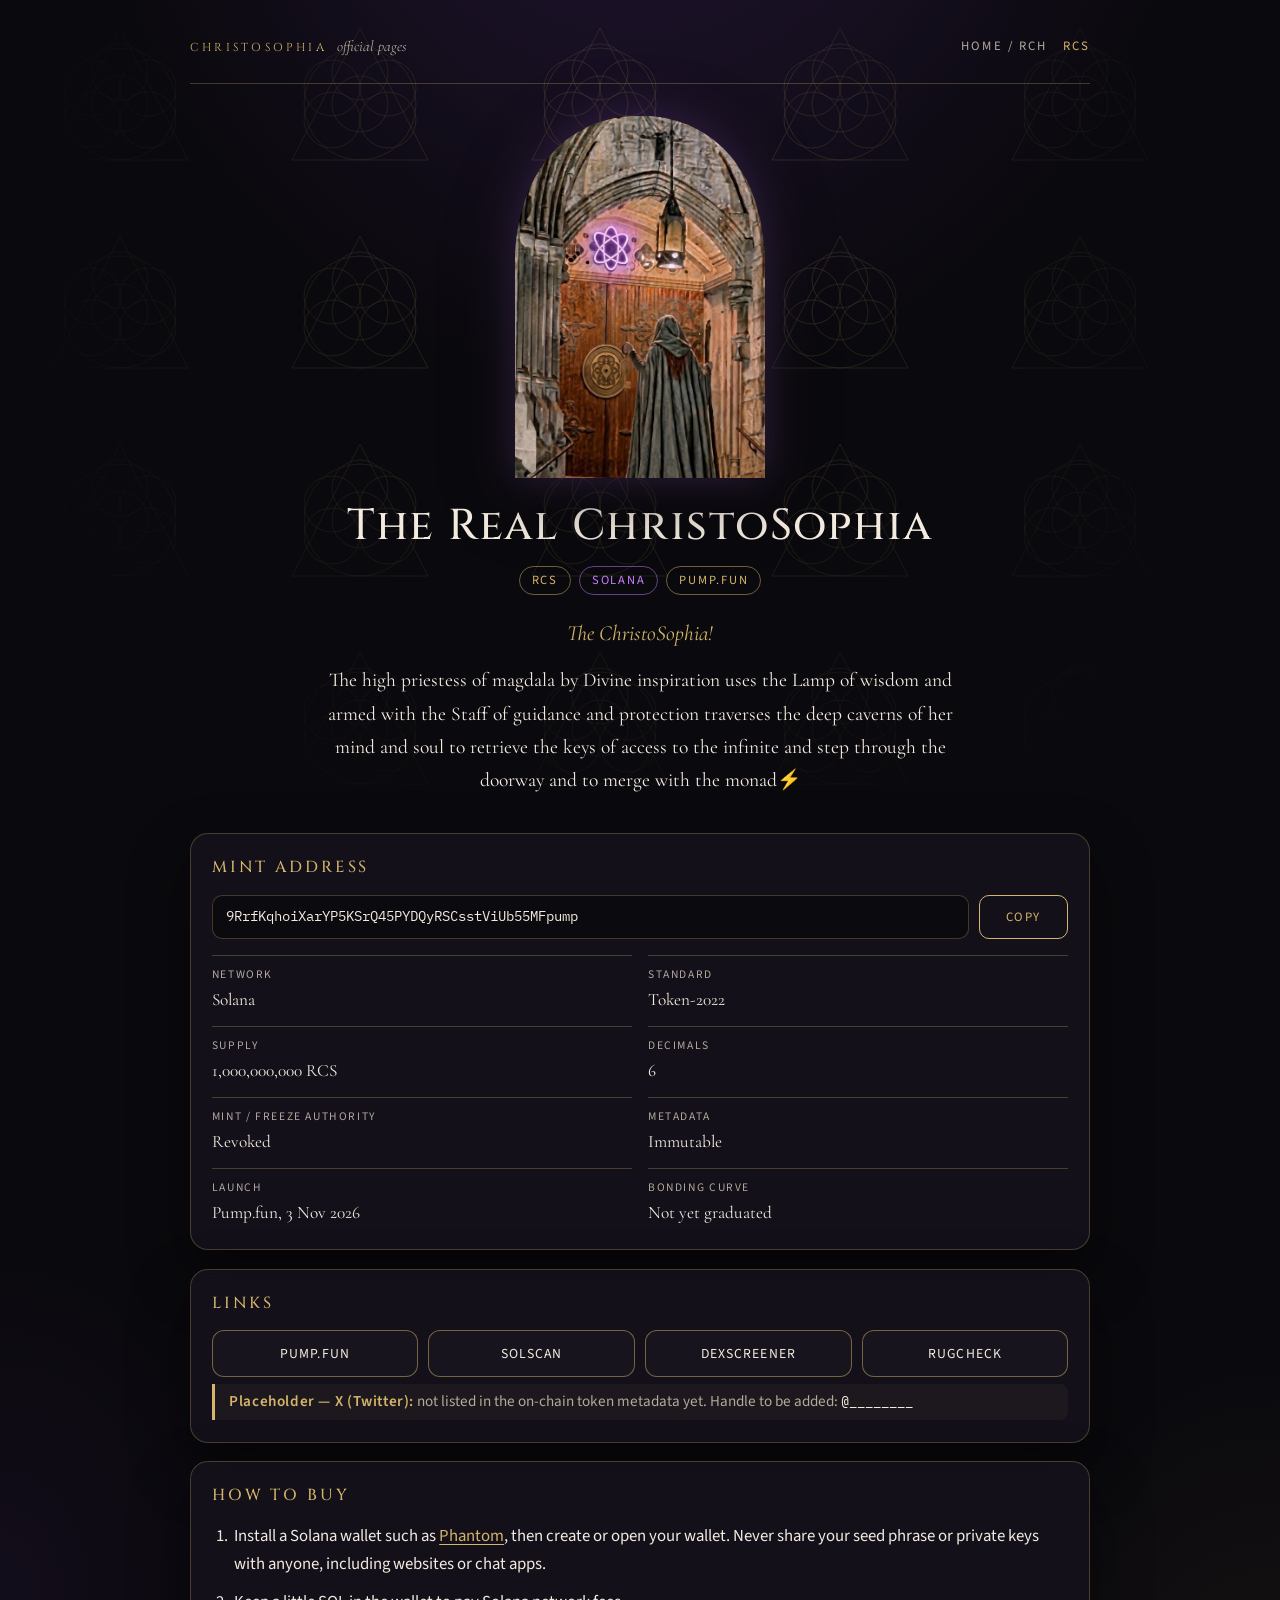
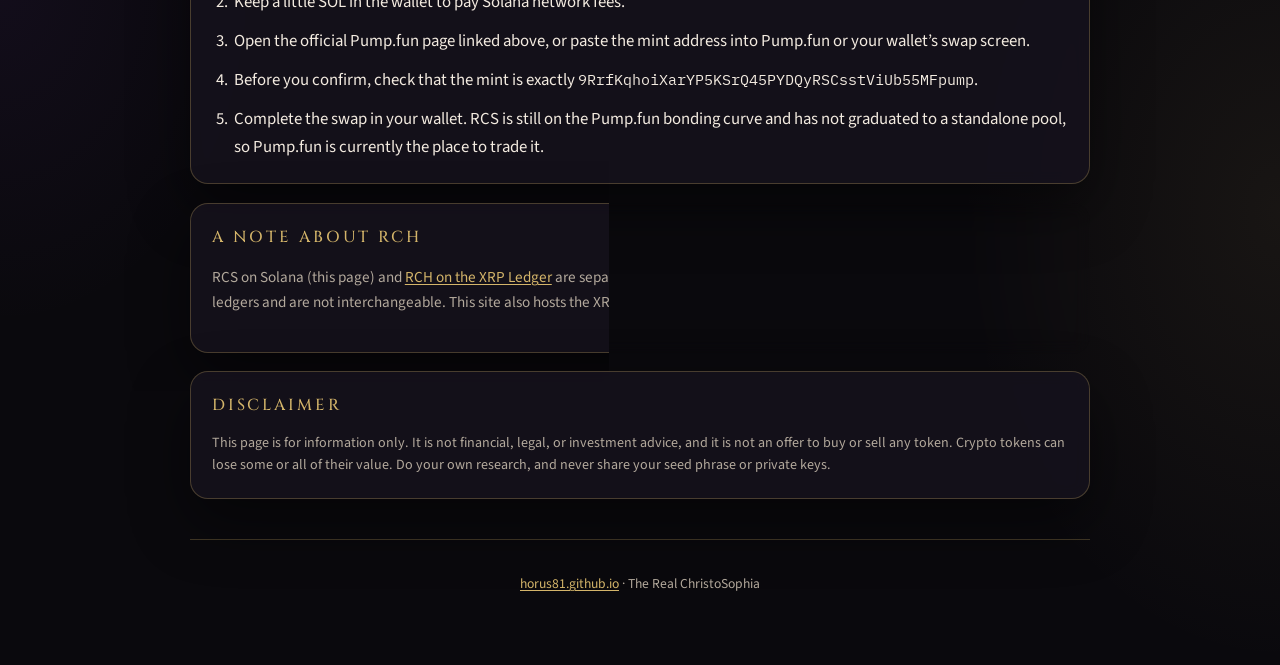
==== rcs/index.html @ 8c792539 "Add RCS Solana project page Add a project page for The Real ChristoSophia (RCS) on Solana, restyle t" ====
<!DOCTYPE html>
<html lang="en">
<head>
  <meta charset="utf-8">
  <meta name="viewport" content="width=device-width, initial-scale=1">
  <title>The Real ChristoSophia (RCS) on Solana</title>
  <meta name="description" content="Project page for The Real ChristoSophia (RCS), a Solana token launched on Pump.fun. Mint: 9RrfKqhoiXarYP5KSrQ45PYDQyRSCsstViUb55MFpump.">
  <meta name="theme-color" content="#0a090d">
  <link rel="canonical" href="https://horus81.github.io/rcs/">
  <meta property="og:title" content="The Real ChristoSophia (RCS) on Solana">
  <meta property="og:description" content="Project page for The Real ChristoSophia (RCS) on Solana. Mint: 9RrfKqhoiXarYP5KSrQ45PYDQyRSCsstViUb55MFpump.">
  <meta property="og:image" content="https://horus81.github.io/rcs/rcs-logo.jpg">
  <meta property="og:type" content="website">
  <meta property="og:url" content="https://horus81.github.io/rcs/">
  <link rel="icon" href="rcs-logo.jpg">
  <link rel="preconnect" href="https://fonts.googleapis.com">
  <link rel="preconnect" href="https://fonts.gstatic.com" crossorigin>
  <link href="https://fonts.googleapis.com/css2?family=Cinzel:wght@400;500&family=Cormorant+Garamond:ital,wght@0,500;1,500;1,600&family=IBM+Plex+Mono:wght@400&family=Source+Sans+3:wght@400;600&display=swap" rel="stylesheet">
  <link rel="stylesheet" href="../assets/site.css">
</head>
<body>
  <svg width="0" height="0" aria-hidden="true" focusable="false" style="position:absolute">
    <defs>
      <clipPath id="gothic-arch" clipPathUnits="objectBoundingBox">
        <path d="M0,1 L0,0.38 C0.02,0.14 0.22,0 0.5,0 C0.78,0 0.98,0.14 1,0.38 L1,1 Z"/>
      </clipPath>
    </defs>
  </svg>

  <div class="wrap">
    <header class="site">
      <a class="brand" href="../">
        <span class="brand-mark">ChristoSophia</span>
        <span class="brand-sub">official pages</span>
      </a>
      <nav class="site-nav" aria-label="Site">
        <a href="../">Home / RCH</a>
        <a href="./" aria-current="page">RCS</a>
      </nav>
    </header>

    <section class="hero">
      <div class="portal">
        <img src="rcs-logo.jpg" width="576" height="1024" alt="Cloaked figure approaching a gothic doorway lit by a purple geometric emblem, the artwork used as the RCS token image.">
      </div>
      <h1>The Real ChristoSophia</h1>
      <div class="badges">
        <span class="badge">RCS</span>
        <span class="badge purple">Solana</span>
        <span class="badge">Pump.fun</span>
      </div>
      <div class="description">
        <p>The ChristoSophia!</p>
        <p>The high priestess of magdala by Divine inspiration uses the  Lamp of wisdom and armed with the Staff of guidance and protection traverses the deep caverns of her mind and soul to retrieve the keys of access to the infinite and step through the doorway and to merge with the monad⚡</p>
      </div>
    </section>

    <section class="card" id="mint">
      <h2>Mint address</h2>
      <div class="mint-row">
        <code class="mint" id="mint-address">9RrfKqhoiXarYP5KSrQ45PYDQyRSCsstViUb55MFpump</code>
        <button type="button" class="copy" id="copy-mint" data-copy="9RrfKqhoiXarYP5KSrQ45PYDQyRSCsstViUb55MFpump">Copy</button>
      </div>
      <dl class="facts">
        <div class="fact">
          <dt>Network</dt>
          <dd>Solana</dd>
        </div>
        <div class="fact">
          <dt>Standard</dt>
          <dd>Token-2022</dd>
        </div>
        <div class="fact">
          <dt>Supply</dt>
          <dd>1,000,000,000 RCS</dd>
        </div>
        <div class="fact">
          <dt>Decimals</dt>
          <dd>6</dd>
        </div>
        <div class="fact">
          <dt>Mint / freeze authority</dt>
          <dd>Revoked</dd>
        </div>
        <div class="fact">
          <dt>Metadata</dt>
          <dd>Immutable</dd>
        </div>
        <div class="fact">
          <dt>Launch</dt>
          <dd>Pump.fun, 3 Nov 2026</dd>
        </div>
        <div class="fact">
          <dt>Bonding curve</dt>
          <dd>Not yet graduated</dd>
        </div>
      </dl>
    </section>

    <section class="card" id="links">
      <h2>Links</h2>
      <div class="links">
        <a class="btn" href="https://pump.fun/coin/9RrfKqhoiXarYP5KSrQ45PYDQyRSCsstViUb55MFpump" rel="noopener noreferrer" target="_blank">Pump.fun</a>
        <a class="btn" href="https://solscan.io/token/9RrfKqhoiXarYP5KSrQ45PYDQyRSCsstViUb55MFpump" rel="noopener noreferrer" target="_blank">Solscan</a>
        <a class="btn" href="https://dexscreener.com/solana/9RrfKqhoiXarYP5KSrQ45PYDQyRSCsstViUb55MFpump" rel="noopener noreferrer" target="_blank">DexScreener</a>
        <a class="btn" href="https://rugcheck.xyz/tokens/9RrfKqhoiXarYP5KSrQ45PYDQyRSCsstViUb55MFpump" rel="noopener noreferrer" target="_blank">RugCheck</a>
      </div>
      <p class="placeholder">
        <strong>Placeholder — X (Twitter):</strong>
        not listed in the on-chain token metadata yet. Handle to be added: <span class="issuer">@________</span>
      </p>
    </section>

    <section class="card" id="how-to-buy">
      <h2>How to buy</h2>
      <ol class="steps">
        <li>Install a Solana wallet such as <a href="https://phantom.com/" rel="noopener noreferrer" target="_blank">Phantom</a>, then create or open your wallet. Never share your seed phrase or private keys with anyone, including websites or chat apps.</li>
        <li>Keep a little SOL in the wallet to pay Solana network fees.</li>
        <li>Open the official Pump.fun page linked above, or paste the mint address into Pump.fun or your wallet’s swap screen.</li>
        <li>Before you confirm, check that the mint is exactly <code>9RrfKqhoiXarYP5KSrQ45PYDQyRSCsstViUb55MFpump</code>.</li>
        <li>Complete the swap in your wallet. RCS is still on the Pump.fun bonding curve and has not graduated to a standalone pool, so Pump.fun is currently the place to trade it.</li>
      </ol>
    </section>

    <section class="card" id="separate-tokens">
      <h2>A note about RCH</h2>
      <p class="note">RCS on Solana (this page) and <a href="../">RCH on the XRP Ledger</a> are separate tokens. They share a name and artwork, but they live on different ledgers and are not interchangeable. This site also hosts the XRP Ledger TOML for RCH.</p>
    </section>

    <section class="card" id="disclaimer">
      <h2>Disclaimer</h2>
      <p class="disclaimer">This page is for information only. It is not financial, legal, or investment advice, and it is not an offer to buy or sell any token. Crypto tokens can lose some or all of their value. Do your own research, and never share your seed phrase or private keys.</p>
    </section>

    <footer class="site">
      <p><a href="../">horus81.github.io</a> · The Real ChristoSophia</p>
    </footer>
  </div>

  <script>
    (function () {
      var button = document.getElementById("copy-mint");
      if (!button || !navigator.clipboard) return;
      button.addEventListener("click", function () {
        var value = button.getAttribute("data-copy") || "";
        navigator.clipboard.writeText(value).then(function () {
          button.classList.add("copied");
          button.textContent = "Copied";
          setTimeout(function () {
            button.classList.remove("copied");
            button.textContent = "Copy";
          }, 1800);
        }).catch(function () {
          button.textContent = "Copy failed";
        });
      });
    })();
  </script>
</body>
</html>
---- assets/site.css ----
/* The Real ChristoSophia — shared site styles */
:root {
  --bg: #0a090d;
  --bg-soft: #120f16;
  --card: rgba(22, 18, 28, 0.86);
  --text: #f3ebe0;
  --text-dim: #b3a99c;
  --gold: #d4b56a;
  --gold-deep: #8d7036;
  --purple: #c77dff;
  --purple-deep: #7a3fbe;
  --line: rgba(212, 181, 106, 0.28);
  --line-strong: rgba(212, 181, 106, 0.5);
  --danger-soft: #c9b8a0;
  --display: "Cinzel", "Palatino Linotype", Palatino, serif;
  --serif: "Cormorant Garamond", Georgia, "Times New Roman", serif;
  --sans: "Source Sans 3", "Segoe UI", system-ui, sans-serif;
  --mono: "IBM Plex Mono", "ui-monospace", Menlo, Consolas, monospace;
  --radius: 18px;
  --shadow: 0 24px 60px rgba(0, 0, 0, 0.45);
}

*,
*::before,
*::after {
  box-sizing: border-box;
}

html {
  scroll-behavior: smooth;
}

html,
body {
  margin: 0;
  padding: 0;
  overflow-x: hidden;
}

body {
  min-height: 100vh;
  color: var(--text);
  font-family: var(--sans);
  font-size: 1.05rem;
  line-height: 1.65;
  background:
    radial-gradient(ellipse 80% 50% at 50% -10%, rgba(122, 63, 190, 0.22), transparent 55%),
    radial-gradient(ellipse 50% 40% at 100% 80%, rgba(212, 181, 106, 0.07), transparent 50%),
    radial-gradient(ellipse 40% 30% at 0% 70%, rgba(122, 63, 190, 0.08), transparent 50%),
    var(--bg);
}

body::before {
  content: "";
  position: fixed;
  inset: 0;
  pointer-events: none;
  z-index: 0;
  opacity: 0.22;
  background-image: url("data:image/svg+xml;utf8,<svg xmlns='http://www.w3.org/2000/svg' width='240' height='208' viewBox='0 0 240 208'><g fill='none' stroke='%23d4b56a' stroke-width='0.7'><circle cx='120' cy='104' r='28'/><circle cx='148' cy='120' r='28'/><circle cx='92' cy='120' r='28'/><circle cx='120' cy='72' r='28'/><circle cx='148' cy='88' r='28'/><circle cx='92' cy='88' r='28'/><circle cx='120' cy='104' r='56'/><polygon points='120,28 188,160 52,160' /></g></svg>");
  background-size: 240px 208px;
  mask-image: radial-gradient(ellipse at 50% 30%, #000 20%, transparent 75%);
}

.wrap {
  position: relative;
  z-index: 1;
  width: min(860px, calc(100% - 2rem));
  margin: 0 auto;
  padding: 1.25rem 0 3.5rem;
}

header.site {
  display: flex;
  align-items: center;
  justify-content: space-between;
  gap: 1rem;
  padding: 0.35rem 0 1.5rem;
  border-bottom: 1px solid var(--line);
  margin-bottom: 2rem;
}

.brand {
  display: flex;
  align-items: baseline;
  gap: 0.6rem;
  text-decoration: none;
  color: var(--text);
}

.brand-mark {
  font-family: var(--display);
  font-size: 0.72rem;
  letter-spacing: 0.28em;
  text-transform: uppercase;
  color: var(--gold);
}

.brand-sub {
  font-family: var(--serif);
  font-style: italic;
  color: var(--text-dim);
  font-size: 0.95rem;
}

nav.site-nav {
  display: flex;
  flex-wrap: wrap;
  gap: 0.35rem 1rem;
}

nav.site-nav a {
  color: var(--text-dim);
  text-decoration: none;
  font-size: 0.8rem;
  letter-spacing: 0.16em;
  text-transform: uppercase;
}

nav.site-nav a:hover,
nav.site-nav a[aria-current="page"] {
  color: var(--gold);
}

.hero {
  text-align: center;
  margin-bottom: 2.25rem;
}

.portal {
  width: min(230px, 62vw);
  aspect-ratio: 3 / 4.35;
  margin: 0 auto 1.4rem;
  position: relative;
  filter: drop-shadow(0 0 22px rgba(199, 125, 255, 0.22)) drop-shadow(0 16px 30px rgba(0, 0, 0, 0.55));
}

.portal img {
  display: block;
  width: 100%;
  height: 100%;
  object-fit: cover;
  object-position: 50% 40%;
  clip-path: url(#gothic-arch);
  background: #1a1410;
}

.portal-frame {
  position: absolute;
  inset: -3px;
  pointer-events: none;
}

h1 {
  font-family: var(--display);
  font-weight: 500;
  font-size: clamp(1.7rem, 5vw, 2.7rem);
  letter-spacing: 0.04em;
  line-height: 1.2;
  margin: 0 0 0.85rem;
}

.badges {
  display: flex;
  justify-content: center;
  flex-wrap: wrap;
  gap: 0.5rem;
}

.badge {
  display: inline-flex;
  align-items: center;
  gap: 0.35rem;
  border: 1px solid var(--line-strong);
  color: var(--gold);
  border-radius: 999px;
  padding: 0.2rem 0.75rem;
  font-size: 0.78rem;
  letter-spacing: 0.14em;
  text-transform: uppercase;
}

.badge.purple {
  border-color: rgba(199, 125, 255, 0.5);
  color: var(--purple);
}

.lede,
.description {
  font-family: var(--serif);
  font-size: 1.22rem;
  line-height: 1.7;
  color: var(--text);
  max-width: 40rem;
  margin: 1.25rem auto 0;
}

.description p {
  margin: 0 0 0.8rem;
}

.description p:first-child {
  font-style: italic;
  color: var(--gold);
  font-size: 1.35rem;
}

.card {
  background: var(--card);
  border: 1px solid var(--line);
  border-radius: var(--radius);
  padding: 1.25rem 1.3rem 1.35rem;
  margin: 1.15rem 0;
  box-shadow: var(--shadow);
  backdrop-filter: blur(8px);
}

.card h2 {
  font-family: var(--display);
  font-weight: 500;
  font-size: 1rem;
  letter-spacing: 0.18em;
  text-transform: uppercase;
  color: var(--gold);
  margin: 0 0 0.9rem;
}

.mint-row {
  display: flex;
  align-items: stretch;
  gap: 0.6rem;
}

.mint {
  flex: 1;
  font-family: var(--mono);
  font-size: clamp(0.68rem, 2.7vw, 0.86rem);
  word-break: break-all;
  background: #0b0a0e;
  border: 1px solid var(--line);
  border-radius: 10px;
  padding: 0.7rem 0.8rem;
  color: var(--text);
  line-height: 1.45;
}

button.copy {
  flex: 0 0 auto;
  min-width: 5.6rem;
  border: 1px solid var(--gold);
  background: transparent;
  color: var(--gold);
  border-radius: 10px;
  font-family: var(--sans);
  font-size: 0.8rem;
  letter-spacing: 0.12em;
  text-transform: uppercase;
  cursor: pointer;
  padding: 0 0.9rem;
}

button.copy:hover,
button.copy:focus-visible {
  background: rgba(212, 181, 106, 0.12);
  outline: none;
}

button.copy.copied {
  border-color: var(--purple);
  color: var(--purple);
}

.facts {
  display: grid;
  grid-template-columns: 1fr 1fr;
  gap: 0.7rem 1rem;
  margin: 1rem 0 0;
}

.fact {
  border-top: 1px solid var(--line);
  padding-top: 0.55rem;
}

.fact dt {
  font-size: 0.72rem;
  letter-spacing: 0.14em;
  text-transform: uppercase;
  color: var(--text-dim);
}

.fact dd {
  margin: 0.15rem 0 0;
  font-family: var(--serif);
  font-size: 1.08rem;
}

.links {
  display: grid;
  grid-template-columns: 1fr 1fr;
  gap: 0.65rem;
}

a.btn {
  display: flex;
  align-items: center;
  justify-content: center;
  text-align: center;
  text-decoration: none;
  color: var(--text);
  border: 1px solid var(--line-strong);
  border-radius: 12px;
  padding: 0.7rem 0.6rem;
  font-size: 0.86rem;
  letter-spacing: 0.08em;
  text-transform: uppercase;
  background: rgba(255, 255, 255, 0.02);
}

a.btn:hover,
a.btn:focus-visible {
  border-color: var(--purple);
  color: var(--purple);
  outline: none;
}

ol.steps {
  margin: 0;
  padding-left: 1.2rem;
}

ol.steps li {
  margin: 0 0 0.7rem;
  padding-left: 0.2rem;
}

ol.steps li:last-child {
  margin-bottom: 0;
}

.note,
.placeholder,
.disclaimer {
  color: var(--text-dim);
  font-size: 0.95rem;
}

.placeholder {
  border-left: 3px solid var(--gold);
  padding: 0.35rem 0 0.35rem 0.9rem;
  margin: 0.4rem 0 0;
  background: rgba(212, 181, 106, 0.05);
  border-radius: 0 8px 8px 0;
}

.placeholder strong {
  color: var(--gold);
  font-weight: 600;
  letter-spacing: 0.04em;
}

.card-grid {
  display: grid;
  grid-template-columns: 1fr;
  gap: 1.1rem;
}

a.token-card {
  display: grid;
  grid-template-columns: 92px 1fr;
  gap: 1rem;
  text-decoration: none;
  color: inherit;
  background: var(--card);
  border: 1px solid var(--line);
  border-radius: var(--radius);
  padding: 1rem;
  box-shadow: var(--shadow);
  align-items: center;
}

a.token-card:hover,
a.token-card:focus-visible {
  border-color: var(--purple);
  outline: none;
}

a.token-card img {
  width: 92px;
  height: 120px;
  object-fit: cover;
  object-position: 50% 40%;
  border-radius: 10px;
  border: 1px solid var(--line);
}

.token-card h2 {
  font-family: var(--display);
  font-size: 1.15rem;
  letter-spacing: 0.08em;
  margin: 0 0 0.25rem;
  color: var(--gold);
}

.token-card p {
  margin: 0;
  color: var(--text-dim);
  font-size: 0.95rem;
}

.token-card .go {
  display: inline-block;
  margin-top: 0.45rem;
  color: var(--purple);
  letter-spacing: 0.08em;
  text-transform: uppercase;
  font-size: 0.75rem;
}

.home-rch {
  display: grid;
  grid-template-columns: 1fr;
  gap: 1.2rem;
  align-items: center;
}

.home-rch img {
  width: min(100%, 320px);
  max-height: 420px;
  height: auto;
  object-fit: cover;
  object-position: 50% 38%;
  border-radius: 14px;
  border: 1px solid var(--line);
  box-shadow: var(--shadow);
  justify-self: center;
}

.issuer {
  font-family: var(--mono);
  font-size: clamp(0.7rem, 2.6vw, 0.86rem);
  word-break: break-all;
  color: var(--text);
}

footer.site {
  margin-top: 2.5rem;
  padding-top: 1.2rem;
  border-top: 1px solid var(--line);
  color: var(--text-dim);
  font-size: 0.85rem;
  text-align: center;
}

footer.site a {
  color: var(--gold);
}

.disclaimer {
  font-size: 0.88rem;
  line-height: 1.55;
  margin: 0;
}

a {
  color: var(--gold);
  text-decoration-thickness: 1px;
  text-underline-offset: 0.15em;
}

a:hover,
a:focus-visible {
  color: var(--purple);
}

code {
  font-family: var(--mono);
  font-size: 0.92em;
  word-break: break-all;
  overflow-wrap: anywhere;
}

@media (min-width: 720px) {
  .home-rch {
    grid-template-columns: 260px 1fr;
    align-items: center;
  }

  .links {
    grid-template-columns: repeat(4, 1fr);
  }

  .wrap {
    width: min(900px, calc(100% - 3rem));
    padding-top: 1.75rem;
  }

  .portal {
    width: 250px;
  }
}

@media (max-width: 520px) {
  .mint-row {
    flex-direction: column;
  }

  button.copy {
    min-height: 2.6rem;
  }
}

@media (prefers-reduced-motion: reduce) {
  html {
    scroll-behavior: auto;
  }
}

a:focus-visible,
button:focus-visible {
  outline: 2px solid var(--purple);
  outline-offset: 3px;
}
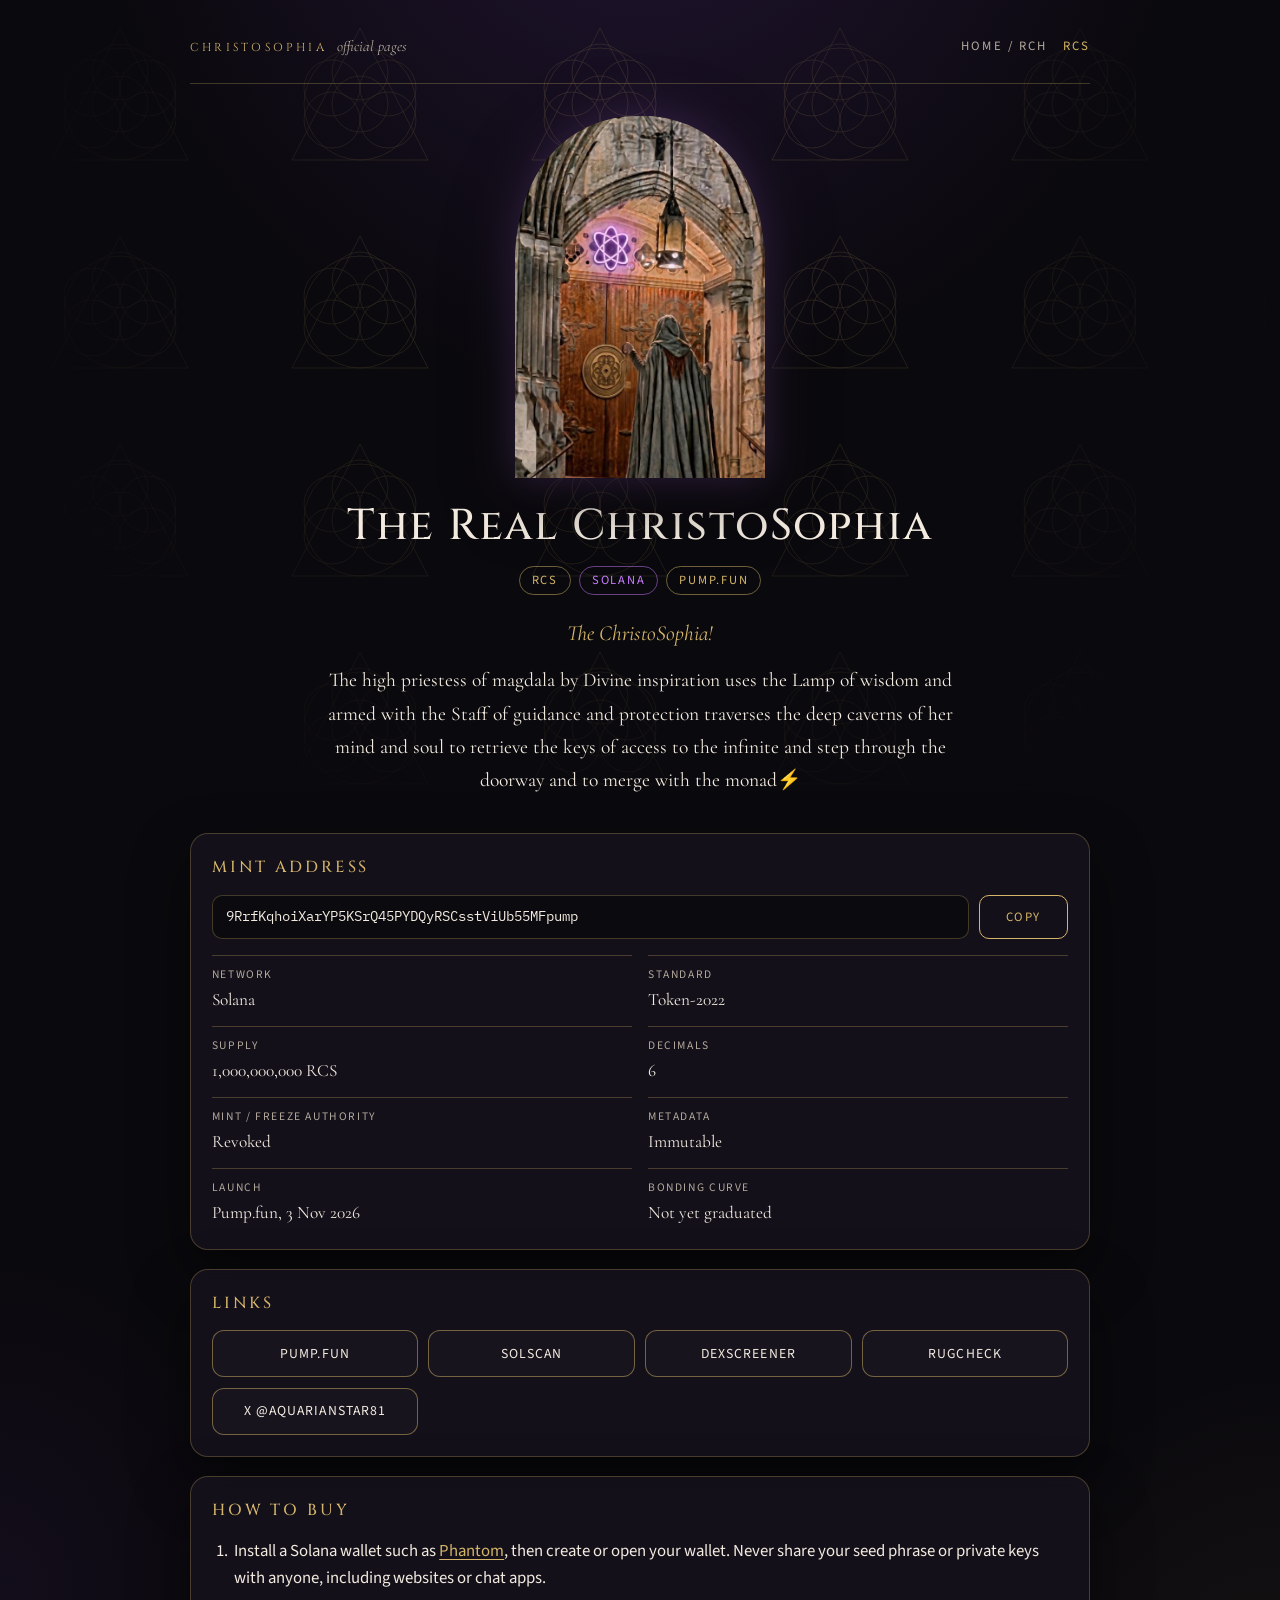
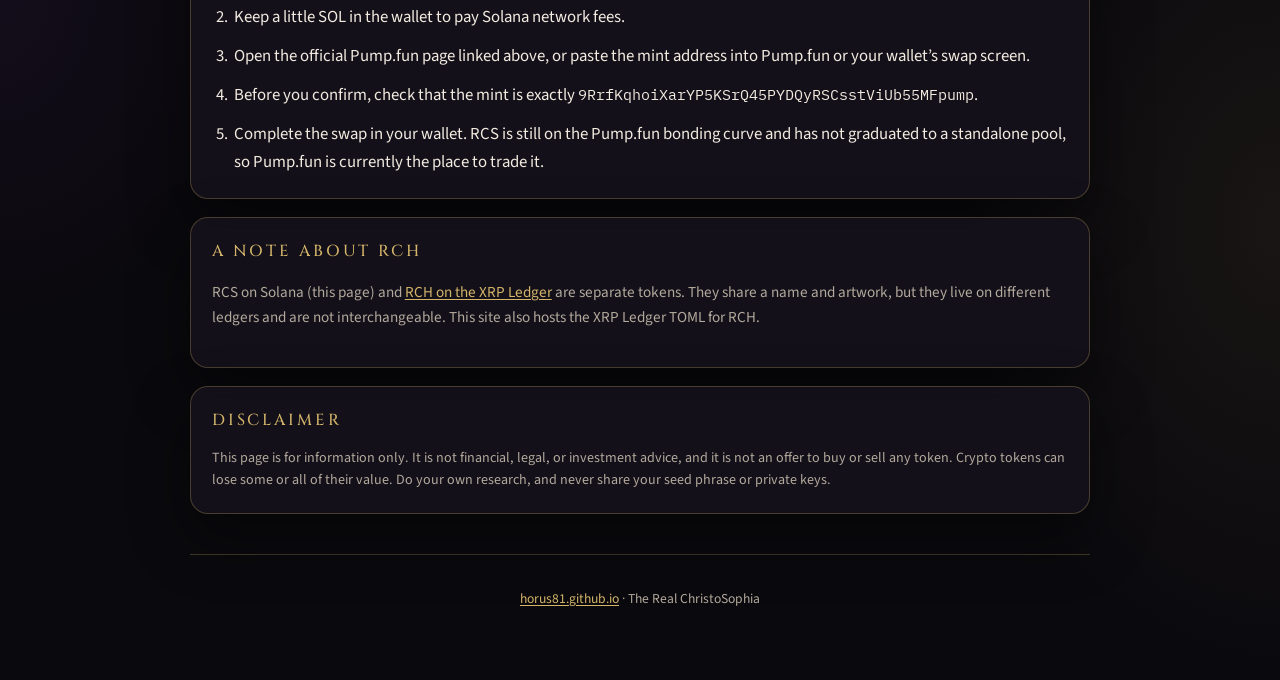
==== commit 616ce8e2: "Add X handle @AquarianStar81 to RCS page" ====
--- a/rcs/index.html
+++ b/rcs/index.html
@@ -104,11 +104,8 @@
         <a class="btn" href="https://solscan.io/token/9RrfKqhoiXarYP5KSrQ45PYDQyRSCsstViUb55MFpump" rel="noopener noreferrer" target="_blank">Solscan</a>
         <a class="btn" href="https://dexscreener.com/solana/9RrfKqhoiXarYP5KSrQ45PYDQyRSCsstViUb55MFpump" rel="noopener noreferrer" target="_blank">DexScreener</a>
         <a class="btn" href="https://rugcheck.xyz/tokens/9RrfKqhoiXarYP5KSrQ45PYDQyRSCsstViUb55MFpump" rel="noopener noreferrer" target="_blank">RugCheck</a>
+        <a class="btn" href="https://x.com/AquarianStar81" rel="noopener noreferrer" target="_blank">X @AquarianStar81</a>
       </div>
-      <p class="placeholder">
-        <strong>Placeholder — X (Twitter):</strong>
-        not listed in the on-chain token metadata yet. Handle to be added: <span class="issuer">@________</span>
-      </p>
     </section>
 
     <section class="card" id="how-to-buy">
